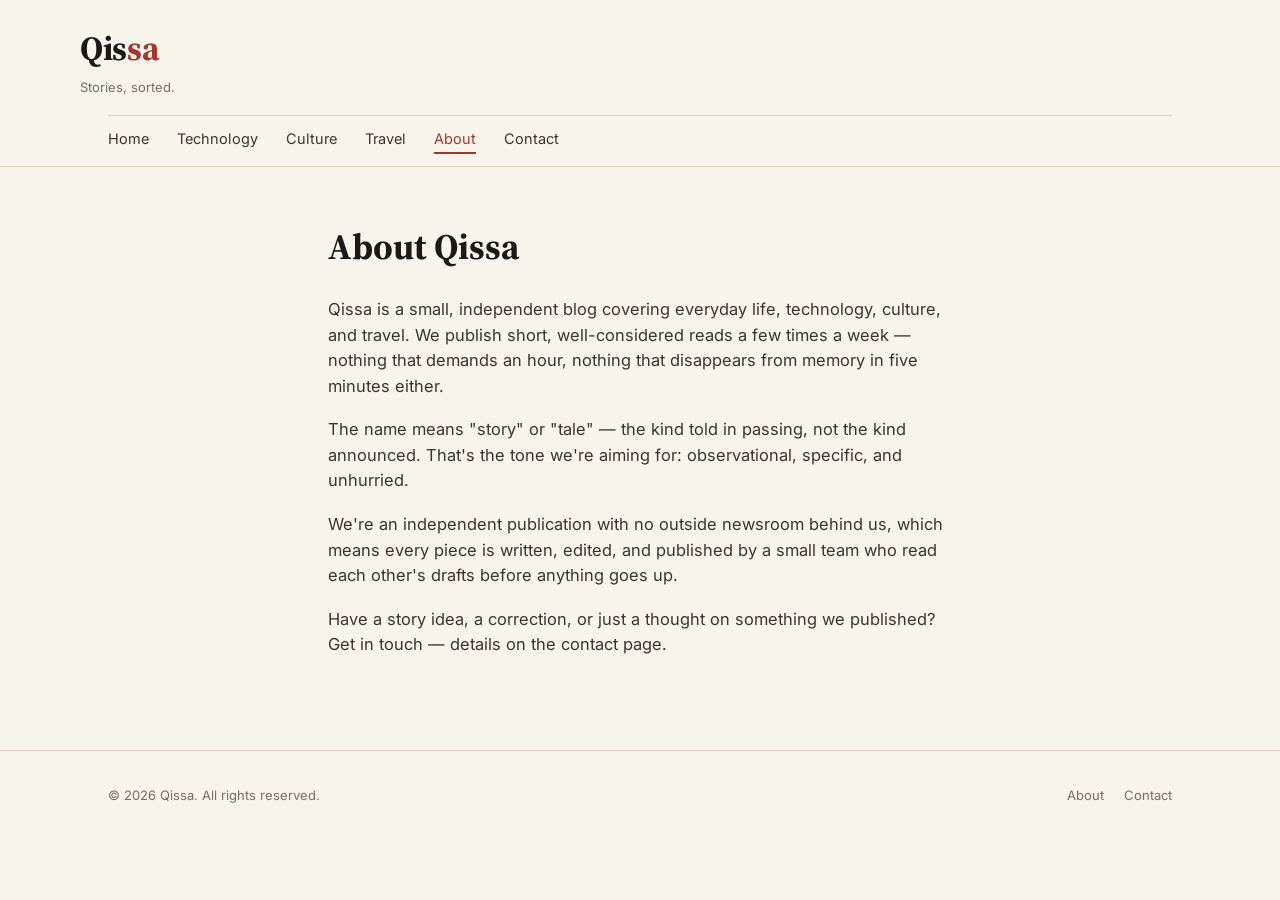
==== about.html @ 37bf9edf "Add files via upload" ====
<!DOCTYPE html>
<html lang="en">
<head>
<meta charset="UTF-8">
<meta name="viewport" content="width=device-width, initial-scale=1.0">
<title>About — Qissa</title>
<link rel="preconnect" href="https://fonts.googleapis.com">
<link href="https://fonts.googleapis.com/css2?family=Source+Serif+4:opsz,wght@8..60,400;8..60,600;8..60,700&family=Inter:wght@400;500;600;700&display=swap" rel="stylesheet">
<link rel="stylesheet" href="styles.css">
</head>
<body>

<header class="masthead">
  <div class="wrap masthead__bar">
    <div>
      <div class="wordmark">Qis<span>sa</span></div>
      <div class="tagline">Stories, sorted.</div>
    </div>
  </div>
  <div class="wrap">
    <nav class="primary">
      <a href="index.html">Home</a>
      <a href="article-1.html">Technology</a>
      <a href="article-2.html">Culture</a>
      <a href="article-3.html">Travel</a>
      <a href="about.html" class="active">About</a>
      <a href="contact.html">Contact</a>
    </nav>
  </div>
</header>

<div class="page">
  <h1>About Qissa</h1>
  <p>Qissa is a small, independent blog covering everyday life, technology, culture, and travel. We publish short, well-considered reads a few times a week — nothing that demands an hour, nothing that disappears from memory in five minutes either.</p>
  <p>The name means "story" or "tale" — the kind told in passing, not the kind announced. That's the tone we're aiming for: observational, specific, and unhurried.</p>
  <p>We're an independent publication with no outside newsroom behind us, which means every piece is written, edited, and published by a small team who read each other's drafts before anything goes up.</p>
  <p>Have a story idea, a correction, or just a thought on something we published? Get in touch — details on the <a href="contact.html">contact page</a>.</p>
</div>

<footer>
  <div class="wrap footer__row">
    <div>© 2026 Qissa. All rights reserved.</div>
    <div class="footer__links">
      <a href="about.html">About</a>
      <a href="contact.html">Contact</a>
    </div>
  </div>
</footer>

</body>
</html>
---- styles.css ----
/* ===========================================================
   Qissa — editorial blog
   Palette: warm paper, near-black ink, editorial red, muted gold
   Type: Source Serif 4 (display) + Inter (body/UI)
=========================================================== */

:root {
  --paper: #F7F4EC;
  --paper-dim: #EFEADC;
  --ink: #1C1A17;
  --ink-soft: #3A362F;
  --red: #A5362B;
  --red-deep: #7E271E;
  --gold: #B8933F;
  --gray: #766F62;
  --line: #DCD4C0;
  --serif: "Source Serif 4", Georgia, "Times New Roman", serif;
  --sans: "Inter", -apple-system, BlinkMacSystemFont, "Segoe UI", sans-serif;
  --max: 1120px;
}

* { box-sizing: border-box; }

html { scroll-behavior: smooth; }

body {
  margin: 0;
  background: var(--paper);
  color: var(--ink);
  font-family: var(--sans);
  line-height: 1.55;
  -webkit-font-smoothing: antialiased;
}

img { max-width: 100%; display: block; }

a { color: inherit; text-decoration: none; }

.wrap {
  max-width: var(--max);
  margin: 0 auto;
  padding: 0 28px;
}

/* ---------- Masthead ---------- */

.masthead {
  border-bottom: 1px solid var(--line);
  background: var(--paper);
}

.masthead__bar {
  display: flex;
  align-items: center;
  justify-content: space-between;
  padding: 22px 0 18px;
  flex-wrap: wrap;
  gap: 12px;
}

.wordmark {
  font-family: var(--serif);
  font-size: 34px;
  font-weight: 700;
  letter-spacing: -0.01em;
  color: var(--ink);
}

.wordmark span { color: var(--red); }

.tagline {
  font-size: 13px;
  color: var(--gray);
  margin-top: 2px;
}

.masthead__meta {
  font-size: 13px;
  color: var(--gray);
  text-align: right;
}

nav.primary {
  border-top: 1px solid var(--line);
  display: flex;
  gap: 28px;
  padding: 12px 0;
  font-size: 14.5px;
  overflow-x: auto;
}

nav.primary a {
  color: var(--ink-soft);
  white-space: nowrap;
  padding-bottom: 2px;
  border-bottom: 2px solid transparent;
  transition: border-color 0.15s ease, color 0.15s ease;
}

nav.primary a:hover,
nav.primary a.active {
  color: var(--red);
  border-color: var(--red);
}

/* ---------- Hero / lead story ---------- */

.hero {
  display: grid;
  grid-template-columns: 1.5fr 1fr;
  gap: 40px;
  padding: 44px 0 40px;
  border-bottom: 1px solid var(--line);
}

.hero__art {
  aspect-ratio: 16/10;
  border-radius: 2px;
  background:
    radial-gradient(circle at 20% 25%, rgba(165,54,43,0.35), transparent 55%),
    radial-gradient(circle at 80% 70%, rgba(184,147,63,0.35), transparent 55%),
    var(--ink);
}

.kicker {
  font-size: 13px;
  color: var(--red);
  font-weight: 600;
  margin-bottom: 10px;
}

.hero h1 {
  font-family: var(--serif);
  font-size: 42px;
  line-height: 1.12;
  margin: 0 0 16px;
  letter-spacing: -0.01em;
}

.dek {
  font-size: 17px;
  color: var(--ink-soft);
  margin-bottom: 18px;
  max-width: 60ch;
}

.byline {
  font-size: 13px;
  color: var(--gray);
}

.hero__rail {
  display: flex;
  flex-direction: column;
  gap: 22px;
}

.rail-item {
  padding-bottom: 20px;
  border-bottom: 1px solid var(--line);
}

.rail-item:last-child { border-bottom: none; }

.rail-item .kicker { font-size: 11.5px; margin-bottom: 6px; }

.rail-item h3 {
  font-family: var(--serif);
  font-size: 19px;
  margin: 0 0 6px;
  line-height: 1.3;
}

.rail-item p {
  font-size: 13.5px;
  color: var(--gray);
  margin: 0;
}

/* ---------- Story grid ---------- */

.section-head {
  display: flex;
  align-items: baseline;
  justify-content: space-between;
  padding: 36px 0 18px;
}

.section-head h2 {
  font-family: var(--serif);
  font-size: 24px;
  margin: 0;
  border-left: 3px solid var(--gold);
  padding-left: 12px;
}

.section-head a {
  font-size: 13.5px;
  color: var(--red);
}

.grid {
  display: grid;
  grid-template-columns: repeat(3, 1fr);
  gap: 32px;
  padding-bottom: 48px;
}

.card__art {
  aspect-ratio: 4/3;
  margin-bottom: 14px;
  background: linear-gradient(135deg, var(--paper-dim), var(--line));
  position: relative;
  overflow: hidden;
}

.card__art::after {
  content: "";
  position: absolute;
  inset: 0;
  background: linear-gradient(160deg, rgba(165,54,43,0.18), transparent 60%);
}

.card h3 {
  font-family: var(--serif);
  font-size: 20px;
  margin: 0 0 8px;
  line-height: 1.3;
}

.card p {
  font-size: 14px;
  color: var(--gray);
  margin: 0 0 10px;
}

/* ---------- Article page ---------- */

.article {
  max-width: 720px;
  margin: 0 auto;
  padding: 48px 28px 60px;
}

.article .kicker { text-align: center; }

.article h1 {
  font-family: var(--serif);
  font-size: 40px;
  line-height: 1.15;
  text-align: center;
  margin: 10px 0 18px;
}

.article .dek {
  text-align: center;
  margin: 0 auto 20px;
}

.article .byline {
  text-align: center;
  border-bottom: 1px solid var(--line);
  padding-bottom: 28px;
  margin-bottom: 30px;
}

.article__art {
  aspect-ratio: 16/9;
  margin-bottom: 30px;
  background:
    radial-gradient(circle at 30% 30%, rgba(184,147,63,0.4), transparent 55%),
    radial-gradient(circle at 75% 75%, rgba(165,54,43,0.35), transparent 55%),
    var(--ink);
}

.article__body {
  font-family: var(--serif);
  font-size: 19px;
  line-height: 1.75;
  color: var(--ink);
}

.article__body p { margin: 0 0 22px; }

.article__body h2 {
  font-family: var(--sans);
  font-size: 15px;
  font-weight: 700;
  color: var(--red);
  margin: 34px 0 14px;
}

.article__body blockquote {
  border-left: 3px solid var(--gold);
  margin: 28px 0;
  padding: 4px 0 4px 20px;
  font-style: italic;
  color: var(--ink-soft);
}

.ad-slot {
  margin: 34px 0;
  padding: 18px;
  border: 1px dashed var(--line);
  text-align: center;
  font-family: var(--sans);
  font-size: 12px;
  letter-spacing: 0.04em;
  color: var(--gray);
  background: var(--paper-dim);
}

/* ---------- Static pages (about/contact) ---------- */

.page {
  max-width: 680px;
  margin: 0 auto;
  padding: 52px 28px 64px;
}

.page h1 {
  font-family: var(--serif);
  font-size: 36px;
  margin: 0 0 22px;
}

.page p {
  font-size: 16.5px;
  color: var(--ink-soft);
  margin: 0 0 18px;
}

.contact-form {
  display: flex;
  flex-direction: column;
  gap: 16px;
  margin-top: 26px;
}

.contact-form label {
  font-size: 13px;
  color: var(--gray);
  display: block;
  margin-bottom: 6px;
}

.contact-form input,
.contact-form textarea {
  width: 100%;
  padding: 12px 14px;
  border: 1px solid var(--line);
  background: #fff;
  font-family: var(--sans);
  font-size: 15px;
  border-radius: 2px;
}

.contact-form textarea { min-height: 130px; resize: vertical; }

.btn {
  align-self: flex-start;
  background: var(--ink);
  color: var(--paper);
  border: none;
  padding: 12px 24px;
  font-size: 14px;
  cursor: pointer;
  border-radius: 2px;
  transition: background 0.15s ease;
}

.btn:hover { background: var(--red); }

/* ---------- Footer ---------- */

footer {
  border-top: 1px solid var(--line);
  padding: 34px 0;
  margin-top: 10px;
}

.footer__row {
  display: flex;
  justify-content: space-between;
  flex-wrap: wrap;
  gap: 14px;
  font-size: 13px;
  color: var(--gray);
}

.footer__links { display: flex; gap: 20px; }

/* ---------- Responsive ---------- */

@media (max-width: 860px) {
  .hero { grid-template-columns: 1fr; }
  .grid { grid-template-columns: repeat(2, 1fr); }
  .wordmark { font-size: 28px; }
  .hero h1 { font-size: 32px; }
}

@media (max-width: 560px) {
  .grid { grid-template-columns: 1fr; }
  .article h1 { font-size: 30px; }
  .masthead__bar { flex-direction: column; align-items: flex-start; }
  .masthead__meta { text-align: left; }
}

@media (prefers-reduced-motion: reduce) {
  html { scroll-behavior: auto; }
  * { transition: none !important; }
}

a:focus-visible, button:focus-visible, input:focus-visible, textarea:focus-visible {
  outline: 2px solid var(--red);
  outline-offset: 2px;
}
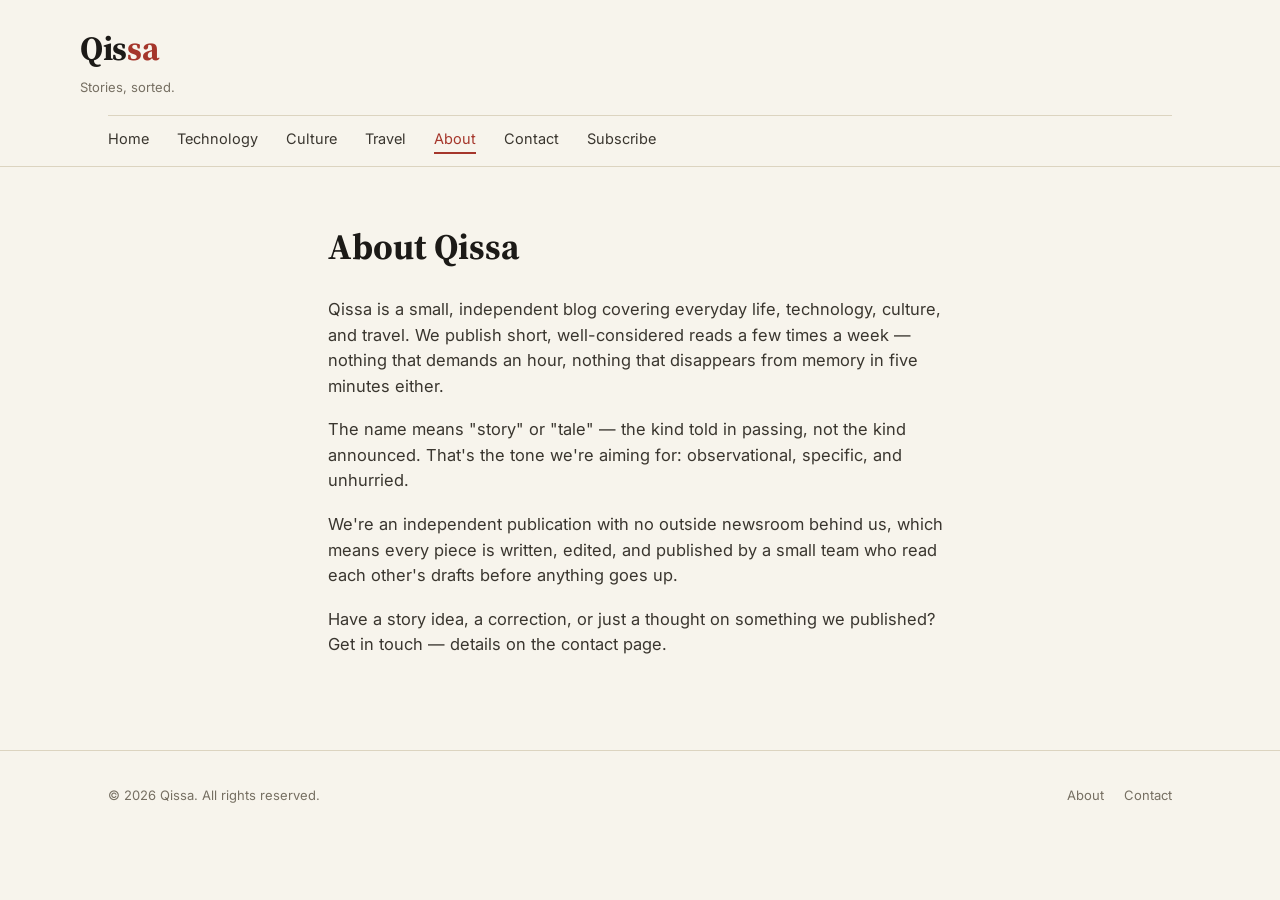
==== commit c6864cc2: "Add files via upload" ====
--- a/about.html
+++ b/about.html
@@ -25,6 +25,7 @@
       <a href="article-3.html">Travel</a>
       <a href="about.html" class="active">About</a>
       <a href="contact.html">Contact</a>
+      <a href="landing.html">Subscribe</a>
     </nav>
   </div>
 </header>
